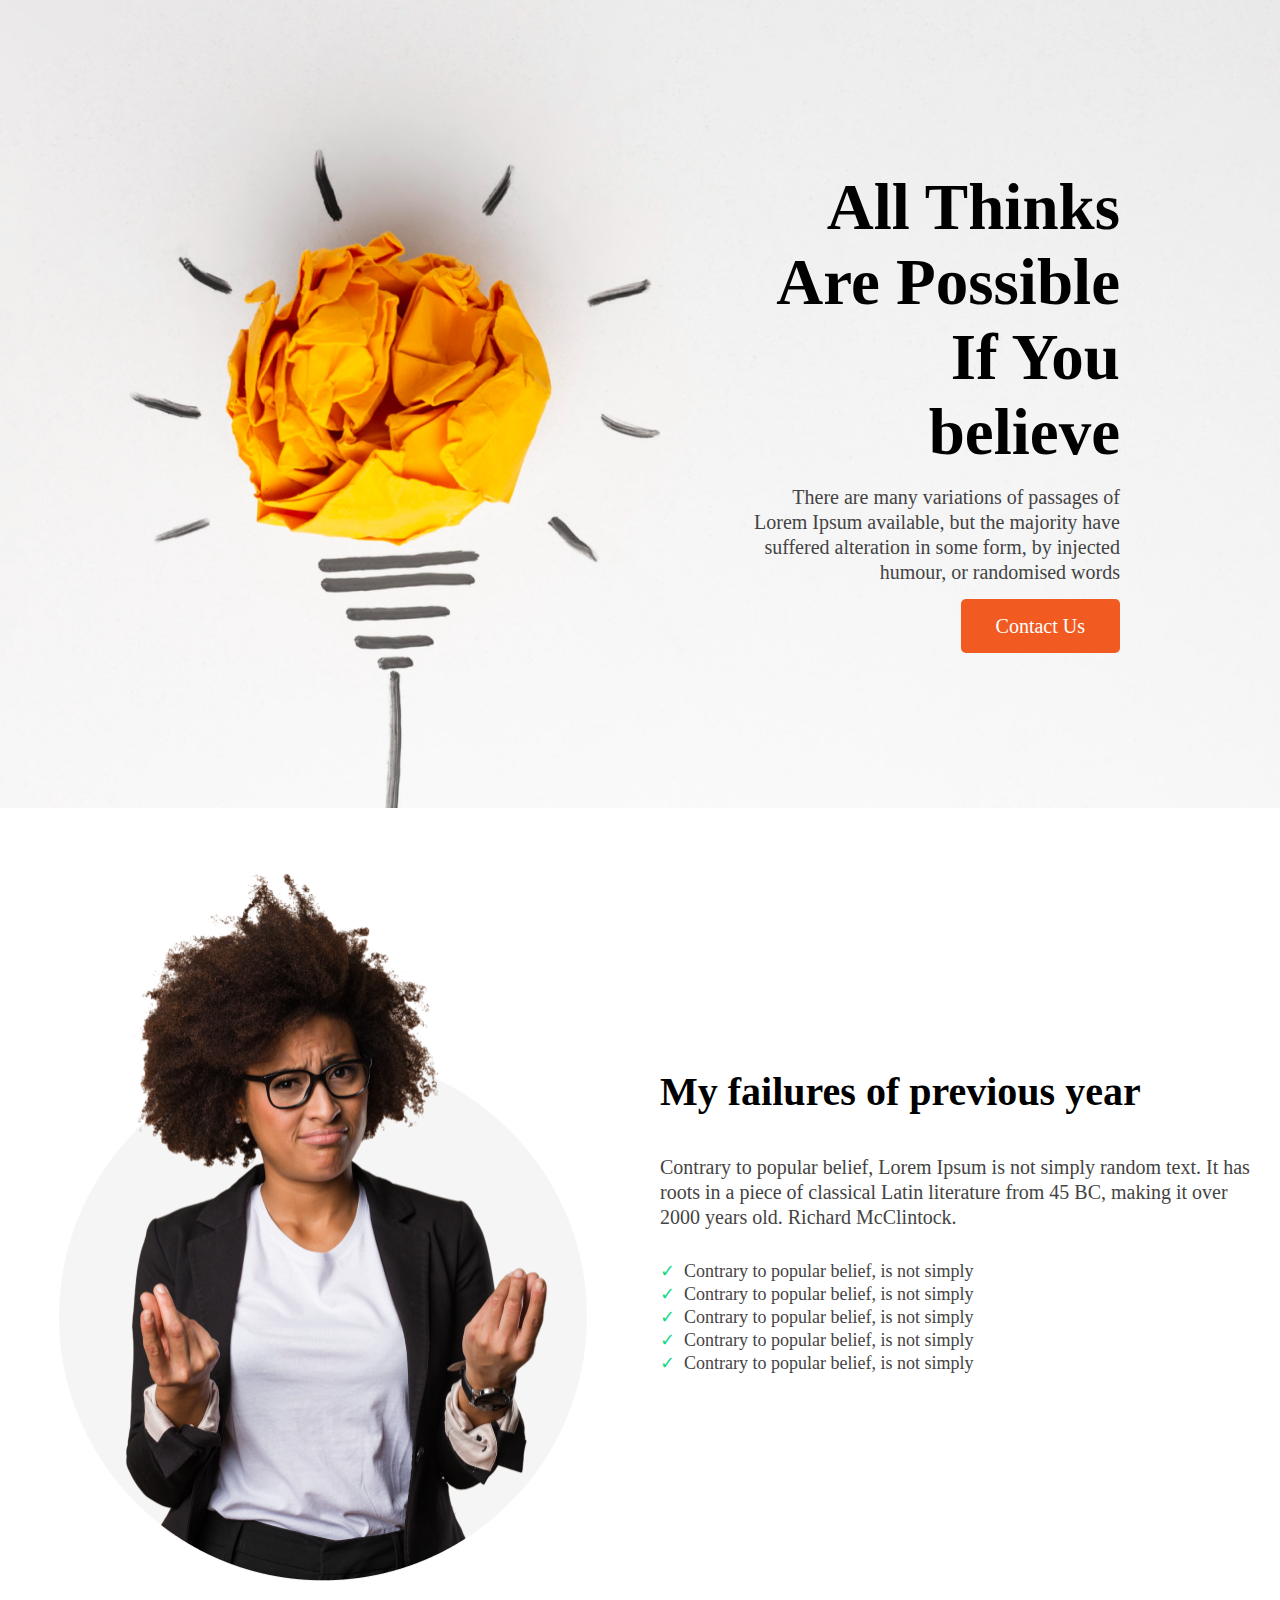
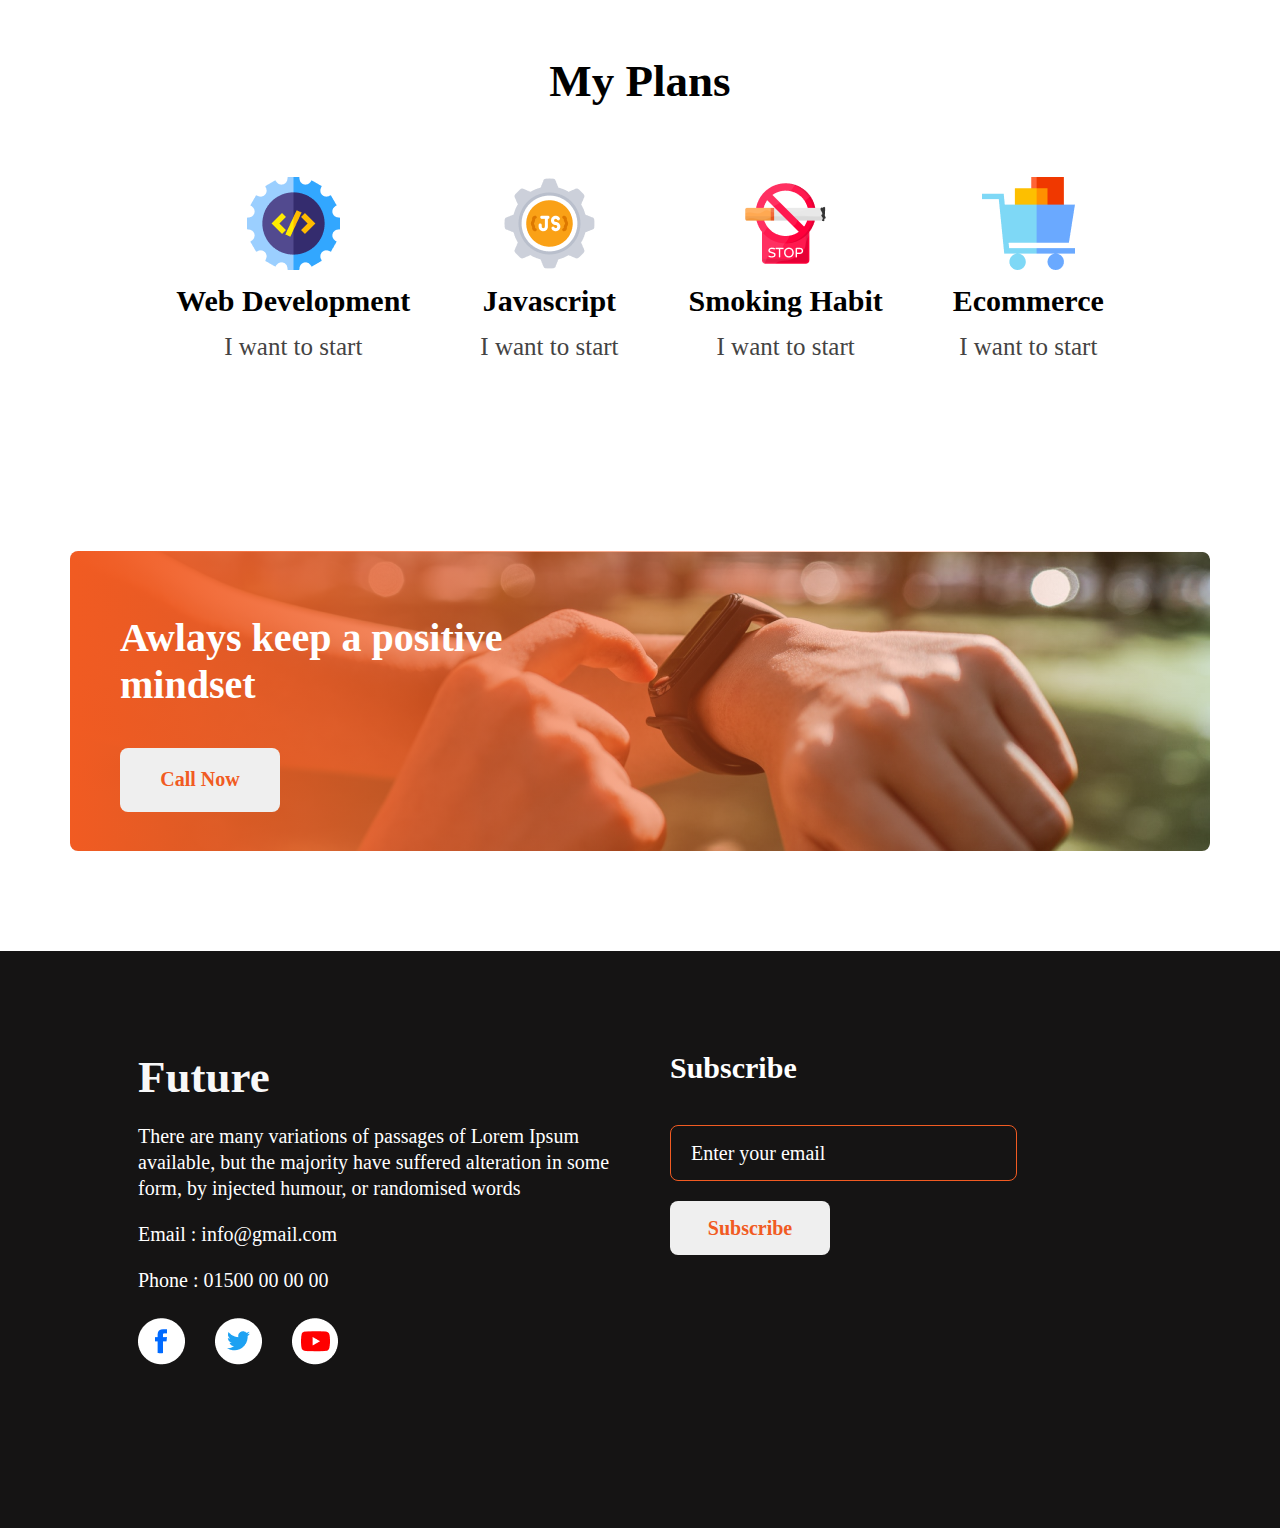
==== 8th day/index.html @ db4bb407 "upade" ====
<!DOCTYPE html>

<html>

<head>
    <meta charset="utf-8">
    <meta http-equiv="X-UA-Compatible" content="IE=edge">
    <title></title>
    <meta name="description" content="">
    <meta name="viewport" content="width=device-width, initial-scale=1">
    <link rel="stylesheet" href="./style.css">
</head>

<body>

    <div class="home">
        <div class="home_contain">

            <div class="home_contain_main">
                <h1>All Thinks Are Possible If You believe</h1>
                <p>There are many variations
                    of passages of Lorem Ipsum available,
                    but the majority have suffered alteration
                    in some form,
                    by injected humour, or randomised words</p>
                <a href="#">Contact Us</a>
            </div>
        </div>
    </div>

    <!-- end home -->
    <!-- start previous -->

    <div class="previous">
        <div class="image1">
            <img src="./asset/images/person.png" alt="">
        </div>
        <div class="pre_contain">
            <div class="pre_contain_main">
                <h2>My failures of previous year</h2>
                <p>Contrary to popular belief, Lorem Ipsum
                    is not simply random text. It has roots in
                    a piece of classical Latin literature from 45 BC,
                    making it over 2000 years old. Richard McClintock.</p>
                <li><span>✓</span>&#160; Contrary to popular belief, is not simply</li>
                <li><span>✓</span>&#160; Contrary to popular belief, is not simply</li>
                <li><span>✓</span>&#160; Contrary to popular belief, is not simply</li>
                <li><span>✓</span>&#160; Contrary to popular belief, is not simply</li>
                <li><span>✓</span>&#160; Contrary to popular belief, is not simply</li>

            </div>
        </div>
    </div>
    <!-- end previous -->


    <!-- start myplan -->


    <div class="myplan">
        <div class="plan_1">
            <h2>My Plans</h2>

            <div class="cource">
                <div class="cou_1">
                    <img src="./asset/images/icons/web.png" alt="">
                    <h3>Web Development</h3>
                    <p>I want to start</p>
                </div>
                <div class="cou_1">
                    <img src="./asset/images/icons/js.png" alt="">
                    <h3>Javascript</h3>
                    <p>I want to start</p>
                </div>
                <div class="cou_1">
                    <img src="./asset/images/icons/smoke.png" alt="">
                    <h3>Smoking Habit</h3>
                    <p>I want to start</p>
                </div>
                <div class="cou_1">
                    <img src="./asset/images/icons/ecom.png" alt="">
                    <h3>ecommerce</h3>
                    <p>I want to start</p>
                </div>

            </div>
        </div>
    </div>
    <!-- end myplan -->

    <!-- start call -->

    <div class="call">
        <div class="call_containt">

            <div class="call_con1">
                <h2>Awlays keep a positive mindset</h2>
                <button>Call Now</button>
            </div>

        </div>
    </div>
    <!-- end call -->

    <!-- start footer -->
    <footer>
        <div class="last">
            <div class="future">
                <div class="fu1">
                    <h1>Future</h1>
                    <p>There are many variations of passages
                        of Lorem Ipsum available, but the majority
                        have suffered alteration in some form,
                        by injected humour, or randomised words</p>
                    <p class="email_m"> Email : info@gmail.com</p>
                    <p class="phone">Phone : 01500 00 00 00</p>
                    <div class="social">
                        <img src="./asset/images/icons/fb.png" alt="">
                        <img src="./asset/images/icons/twitter.png" alt="">
                        <img src="./asset/images/icons/youtube.png" alt="">
                    </div>
                </div>


            </div>

            <div class="sub">
                <div class="sub1">
                    <h3>Subscribe</h3>
                    <input id="email" type="email" placeholder="Enter your email">
                    <button>Subscribe</button>
                </div>

            </div>
        </div>
    </footer>
    <!-- end footer -->


    <script src="" async defer></script>
</body>

</html>
---- 8th day/style.css ----
*{
    margin: 0;
    padding: 0;
    font-family:'Work Sans';
}

/* Home */
.home{
    height: 808px;
    width: 100%;
    background-repeat: no-repeat; /*image not repeat*/
    background-size: cover;
    background-image: url(./asset/images/banner/banner1.png); 
    display: flex;
    justify-content: end;  /*contain build right side*/
    align-items: center;
   margin-bottom: 50px;
}
.home_contain{
    width: 30%;
    margin-right: 150px;
}
.home_contain_main{
    text-align: right;
    margin-right: 10px;
}
.home_contain_main h1{
    font-size: 65px;
    margin-bottom: 15px;
}
.home_contain_main p{
    font-size: 20px;
    color: #444343;
    margin-bottom: 30px;
    line-height: 25px;
}
.home_contain_main a{
    text-decoration: none;
    background-color:#F15B22 ;
    padding: 16px 35px;
    border-radius: 5px;
    color: #ffff;
    font-size: 20px;
    font-weight: 700px;
}
/* end home */

/* star previous */
.previous{
    display: flex;
    align-items: center;
    justify-content: center;
}

.image1 img{
    width: 569px;
height: 723.3px;

}
.image1{
    flex: 2;
   
    text-align: center;

}
.pre_contain{
    flex: 2;
}

.pre_contain_main{
    margin-left: 20px;
    width: 600px;
}
.pre_contain_main h2{
    font-size: 40px;
    margin-bottom: 40px;
}
.pre_contain_main p{
    font-size: 20px;
    color: #444343;
    margin-bottom: 30px;
    line-height: 25px;
}
.pre_contain_main li span{
    color: #16D887;
}
.pre_contain_main li{
    list-style: none;
    font-size: 18px;
    line-height: 23px;
    color: #444343;

}

/* end previous */


/* start myplan */

.plan_1{
    display: flex;
    flex-direction: column;
    align-items: center;
    margin-top: 70px;
    
}
.plan_1 h2{
    font-size: 45px;
    margin-bottom: 70px;
}
.cource{
    display: flex;
   
    gap: 70px;
}
.cou_1{
    text-align: center;

}
.cou_1 img{
    width: 92.96px;
    height: 92.96px;
    margin-bottom: 10px;
    
}
.cou_1 h3{
    font-size: 30px;
    margin-bottom: 15px;
    text-transform: capitalize;

}
.cou_1 p{
    font-size: 25px;
    color: #444343;
}
/* end myplan */

/* start call */
.call{
    margin-top: 90px;
    width: 100%;
    height: 500px;
    display: flex;
    justify-content: center;
    align-items: center;
}
.call_containt{
     background: linear-gradient(90deg, #F15B22 0%, rgba(241, 91, 34, 0) 100%),url(./asset/images/watch.png); 
                                                    /*add linear gradient with background-image */
    width: 1140px;
    height: 300px;
    border-radius: 8px;
    display: flex;
    align-items: center;
}
.call_con1{
width: 459px;
height: 175px;
margin-left: 50px;

}
.call_con1 h2{
    font-size: 40px;
    line-height: 47px;
    color: #ffff;
    margin-bottom: 40px;

}
.call_con1 button{
    width: 160px;
    height: 64px; 
    font-size: 20px;
    text-align: center;
    color: #F15B22;
    font-weight: 600;
    border-radius: 8px;
    border: none;
}
/* end call */

/* start footer */

footer{
    background-color: #151414;
    height: 577px;
    width: 100%;
    display: flex;
    align-items: center;
    justify-content: center;
}
.last{
    display: flex;
    width: 80%;
    height: 100%;
}
.future{
    flex: 2;  
   
    margin-top: 100px;  
  
}
.fu1{
    width: 485px;
    height: 317px;
    margin-left: 10px; 
   

}
.fu1 h1{
    color: #F8F8F8;
    font-size: 45px;
    margin-bottom: 20px;
}
.fu1 p{
    margin-bottom: 20px;
    line-height: 26px;
    font-size: 20px;
    color: #ffff;
}


.social{
    display: flex;
    gap: 30px;
    margin-top: 25px;
}
.sub{
    flex: 2;
    margin-top: 100px;  
}
.sub1{
    width: 325px;
   height: 204px; 
   display: flex;
   flex-direction: column;
   gap: 20px;
   margin-left: 30px;
}
.sub1 h3{
    font-size: 30px;
    font-weight: 600;
    color: #ffff;
    margin-bottom: 20px;
}
.sub1 input{
    width: 325px;
   height: 64px;
   padding-left:  20px;
   border-radius: 8px;
   border:1px solid #F15B22;
   color: #ffff;
   background-color: transparent;
   outline: none;
   font-size: 20px;
}
.sub1 input::placeholder {
    color: #ffff; /* placehonder color change */
   font-size: 20px;   
  }
.sub1 button{
    width: 160px;
    height: 64px; 
    font-size: 20px;
    text-align: center;
    color: #F15B22;
    font-weight: 600;
    border-radius: 8px;
    border: none;

}
/* end footer */
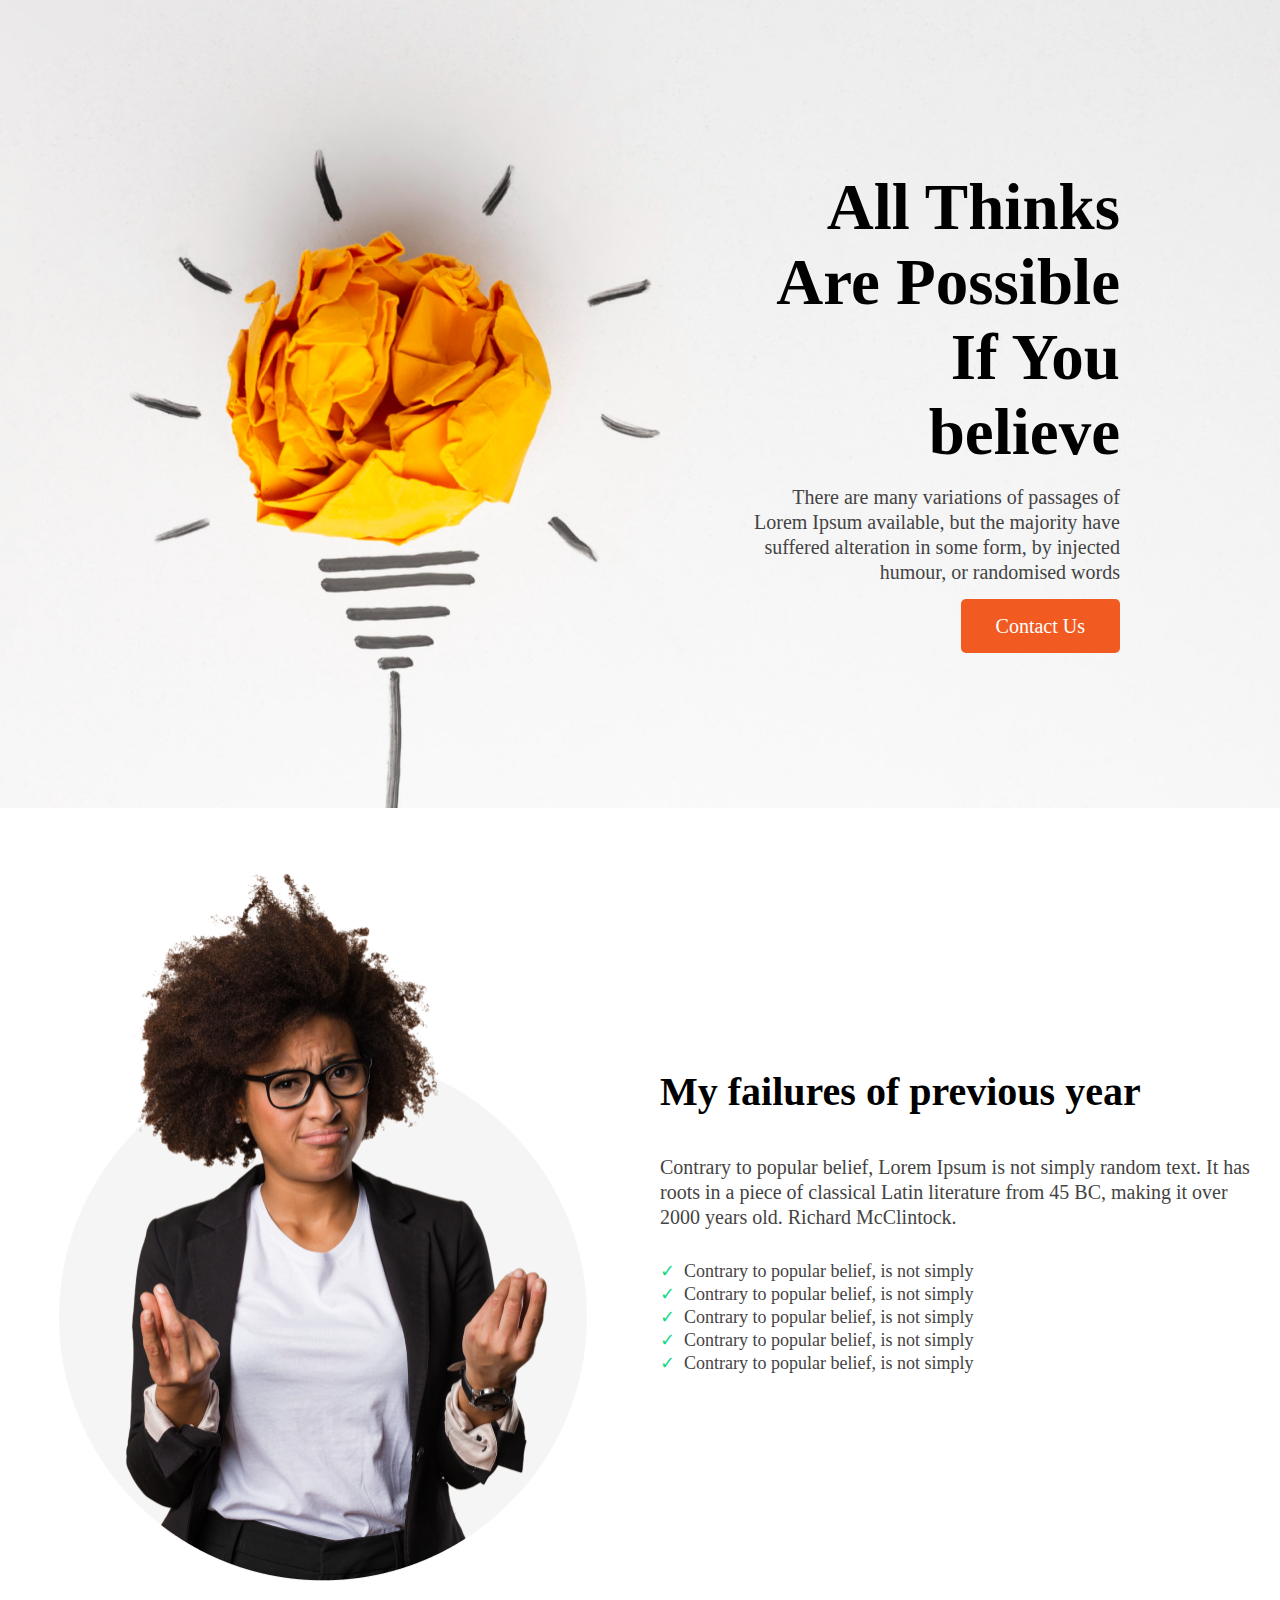
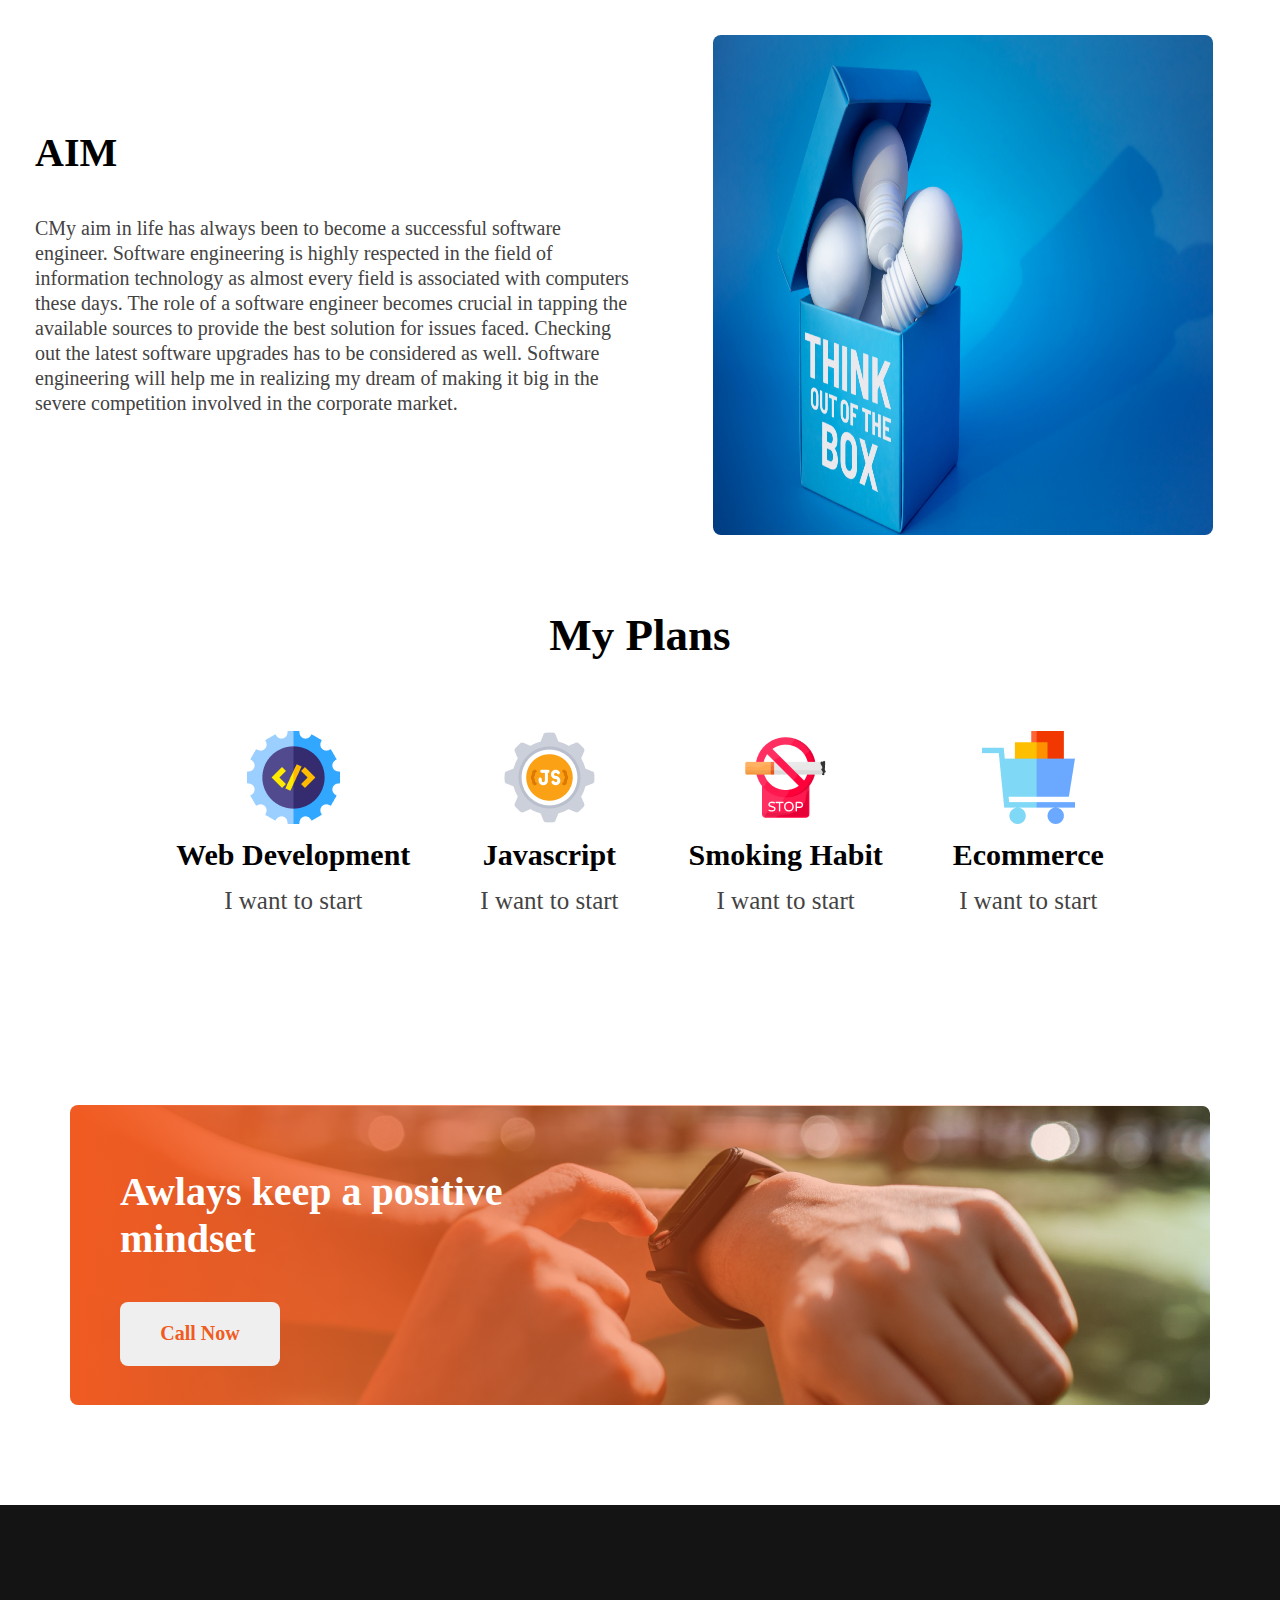
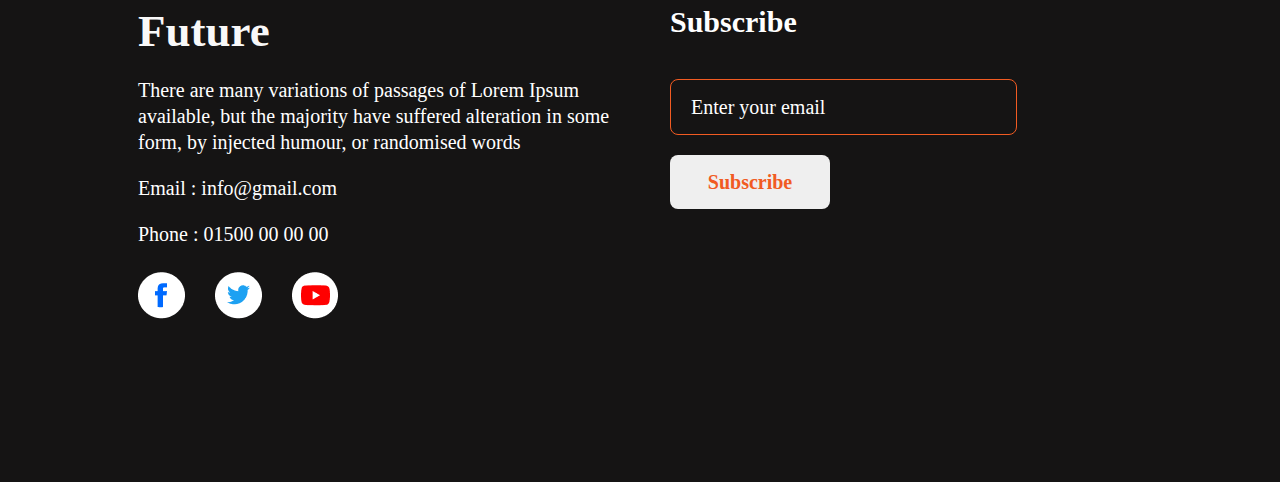
==== commit 582173a0: "update" ====
--- a/8th day/index.html
+++ b/8th day/index.html
@@ -52,6 +52,36 @@
         </div>
     </div>
     <!-- end previous -->
+
+
+        <!-- start previous2 -->
+
+        <div class="previous previous2">
+   
+            <div class="pre_contain pre2">
+                <div class="pre_contain_main ">
+                    <h2>AIM</h2>
+                    <p>CMy aim in life has always been to become a successful 
+                        software engineer. Software engineering is highly respected
+                         in the field of information technology as almost every field 
+                         is associated with computers these days.
+
+                        The role of a software engineer becomes crucial in tapping 
+                        the available sources to provide the best solution for issues faced.
+                        
+                        Checking out the latest software upgrades has to be
+                         considered as well. Software engineering will help me in realizing
+                          my dream of making it big in the severe competition involved in the 
+                          corporate market.
+                    </p>
+                </div>
+            </div>
+
+            <div class="image1">
+                <img src="./asset/images/banner/banner3.png" id="aim" alt="">
+            </div>
+        </div>
+        <!-- end previous -->
 
 
     <!-- start myplan -->
--- a/8th day/style.css
+++ b/8th day/style.css
@@ -93,6 +93,22 @@
 }
 
 /* end previous */
+
+.previous2{
+    margin-top: 80px;
+    margin-top: 50px;
+}
+#aim{
+    width: 500px;
+    height: 500px;
+    border-radius: 8px;
+
+}
+.pre2{
+    display: flex;
+    justify-content: end;
+    margin-right: 10px;
+}
 
 
 /* start myplan */
